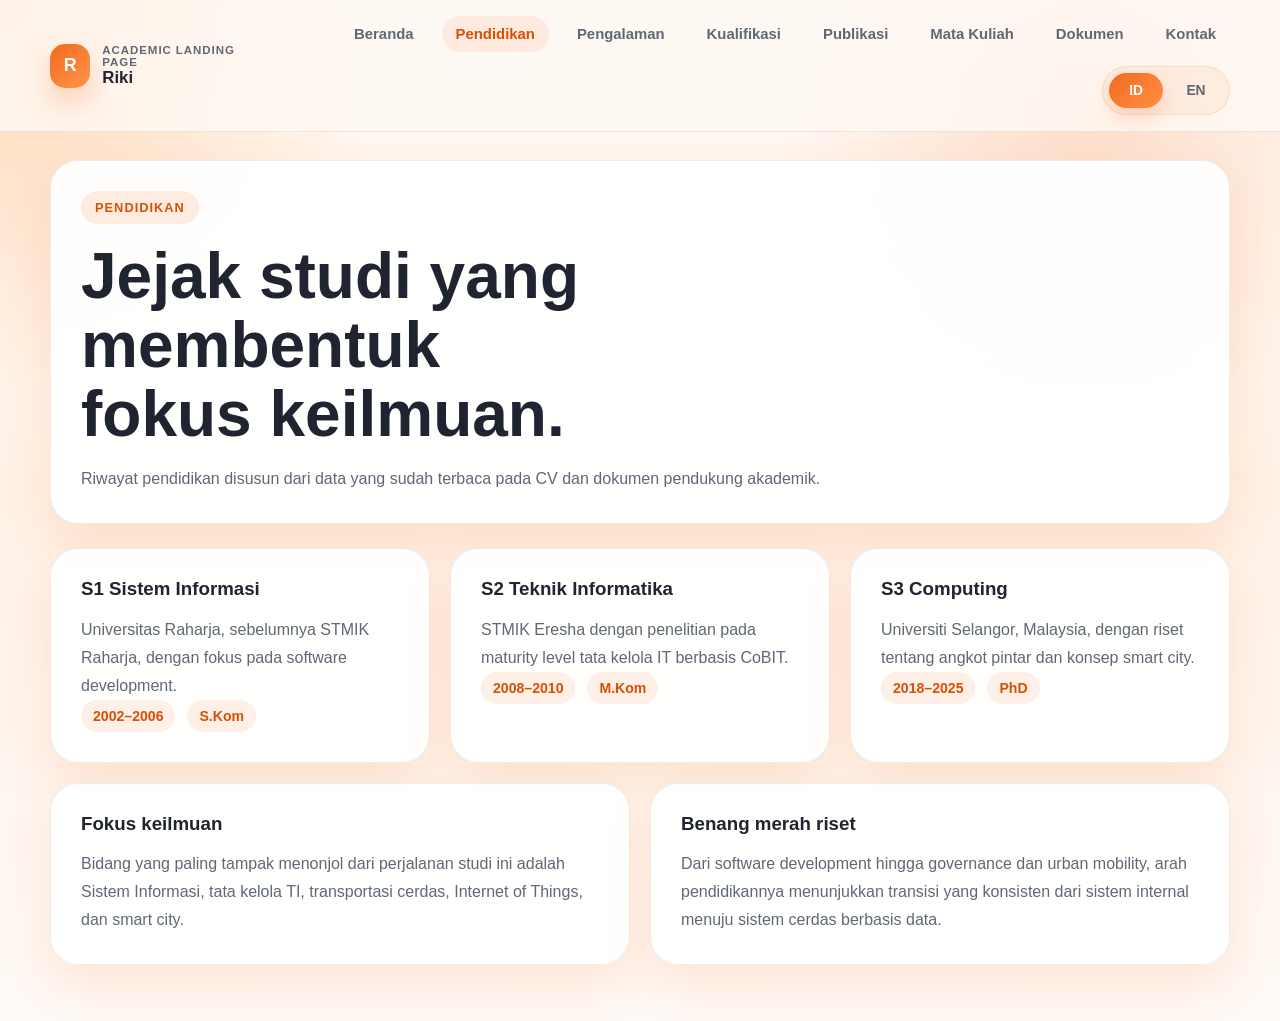
==== pendidikan.html @ 432d778d "Initial site upload" ====
<!DOCTYPE html>
<html lang="id">
<head>
  <meta charset="UTF-8">
  <meta name="viewport" content="width=device-width, initial-scale=1.0">
  <title>Riki | Pendidikan</title>
  <link rel="stylesheet" href="site.css">
</head>
<body data-title-id="Riki | Pendidikan" data-title-en="Riki | Education">
  <header class="site-header">
    <div class="container nav">
      <a class="brand" href="index.html">
        <div class="brand-mark">R</div>
        <div class="brand-copy">
          <small>Academic Landing Page</small>
          <strong>Riki</strong>
        </div>
      </a>
      <div class="nav-tools">
        <nav class="nav-links">
          <a href="index.html"><span class="lang-id">Beranda</span><span class="lang-en">Home</span></a>
          <a class="active" href="pendidikan.html"><span class="lang-id">Pendidikan</span><span class="lang-en">Education</span></a>
          <a href="pengalaman.html"><span class="lang-id">Pengalaman</span><span class="lang-en">Experience</span></a>
          <a href="kualifikasi.html"><span class="lang-id">Kualifikasi</span><span class="lang-en">Qualifications</span></a>
          <a href="publikasi.html"><span class="lang-id">Publikasi</span><span class="lang-en">Publications</span></a>
          <a href="mata-kuliah.html"><span class="lang-id">Mata Kuliah</span><span class="lang-en">Courses</span></a>
          <a href="dokumen.html"><span class="lang-id">Dokumen</span><span class="lang-en">Documents</span></a>
          <a href="kontak.html"><span class="lang-id">Kontak</span><span class="lang-en">Contact</span></a>
        </nav>
        <div class="lang-switcher" aria-label="Language switcher">
          <button class="lang-button" data-lang-switch="id" type="button">ID</button>
          <button class="lang-button" data-lang-switch="en" type="button">EN</button>
        </div>
      </div>
    </div>
  </header>
  <main>
    <section class="container page-hero">
      <span class="eyebrow"><span class="lang-id">Pendidikan</span><span class="lang-en">Education</span></span>
      <h1><span class="lang-id">Jejak studi yang membentuk fokus keilmuan.</span><span class="lang-en">Educational path that shaped the academic focus.</span></h1>
      <p><span class="lang-id">Riwayat pendidikan disusun dari data yang sudah terbaca pada CV dan dokumen pendukung akademik.</span><span class="lang-en">The educational history is arranged from the data captured in the CV and academic supporting documents.</span></p>
    </section>
    <section class="container" style="margin-top: 24px;">
      <div class="three-col">
        <article class="card">
          <h3><span class="lang-id">S1 Sistem Informasi</span><span class="lang-en">Bachelor in Information Systems</span></h3>
          <p><span class="lang-id">Universitas Raharja, sebelumnya STMIK Raharja, dengan fokus pada software development.</span><span class="lang-en">Universitas Raharja, formerly STMIK Raharja, with a focus on software development.</span></p>
          <div class="chip-row">
            <span class="chip">2002–2006</span>
            <span class="chip">S.Kom</span>
          </div>
        </article>
        <article class="card">
          <h3><span class="lang-id">S2 Teknik Informatika</span><span class="lang-en">Master in Informatics Engineering</span></h3>
          <p><span class="lang-id">STMIK Eresha dengan penelitian pada maturity level tata kelola IT berbasis CoBIT.</span><span class="lang-en">STMIK Eresha with research on IT governance maturity level based on CoBIT.</span></p>
          <div class="chip-row">
            <span class="chip">2008–2010</span>
            <span class="chip">M.Kom</span>
          </div>
        </article>
        <article class="card">
          <h3><span class="lang-id">S3 Computing</span><span class="lang-en">Doctorate in Computing</span></h3>
          <p><span class="lang-id">Universiti Selangor, Malaysia, dengan riset tentang angkot pintar dan konsep smart city.</span><span class="lang-en">Universiti Selangor, Malaysia, with research on smart public transport and smart city concepts.</span></p>
          <div class="chip-row">
            <span class="chip">2018–2025</span>
            <span class="chip">PhD</span>
          </div>
        </article>
      </div>
      <div class="two-col" style="margin-top: 20px;">
        <article class="card">
          <h3><span class="lang-id">Fokus keilmuan</span><span class="lang-en">Academic focus</span></h3>
          <p>
            <span class="lang-id">Bidang yang paling tampak menonjol dari perjalanan studi ini adalah Sistem Informasi, tata kelola TI, transportasi cerdas, Internet of Things, dan smart city.</span>
            <span class="lang-en">The most visible fields across this educational journey are Information Systems, IT governance, intelligent transportation, Internet of Things, and smart city studies.</span>
          </p>
        </article>
        <article class="card">
          <h3><span class="lang-id">Benang merah riset</span><span class="lang-en">Research thread</span></h3>
          <p>
            <span class="lang-id">Dari software development hingga governance dan urban mobility, arah pendidikannya menunjukkan transisi yang konsisten dari sistem internal menuju sistem cerdas berbasis data.</span>
            <span class="lang-en">From software development to governance and urban mobility, the educational direction shows a consistent transition from internal systems toward data-driven intelligent systems.</span>
          </p>
        </article>
      </div>
    </section>
  </main>
  <script src="site.js"></script>
</body>
</html>
---- site.css ----
:root {
  --bg: #fff6ef;
  --surface: rgba(255, 255, 255, 0.94);
  --surface-strong: #ffffff;
  --ink: #1f2430;
  --muted: #5f6875;
  --orange: #f26b1d;
  --orange-deep: #d94f04;
  --orange-soft: #fff0e1;
  --line: rgba(31, 36, 48, 0.1);
  --shadow: 0 20px 48px rgba(242, 107, 29, 0.14);
  --radius-xl: 28px;
  --radius-lg: 22px;
  --radius-md: 16px;
  --max: 1180px;
}

* {
  box-sizing: border-box;
}

html {
  scroll-behavior: smooth;
}

body {
  margin: 0;
  color: var(--ink);
  font-family: Arial, Helvetica, sans-serif;
  background:
    radial-gradient(circle at top left, rgba(255, 172, 102, 0.45), transparent 24%),
    radial-gradient(circle at 85% 12%, rgba(242, 107, 29, 0.18), transparent 22%),
    linear-gradient(180deg, #fffaf5 0%, #fff1e6 48%, #fffaf6 100%);
}

body.site-locked {
  overflow: hidden;
}

body::before {
  content: "";
  position: fixed;
  inset: 0;
  pointer-events: none;
  background:
    linear-gradient(rgba(255, 255, 255, 0.45) 1px, transparent 1px),
    linear-gradient(90deg, rgba(255, 255, 255, 0.45) 1px, transparent 1px);
  background-size: 36px 36px;
  mask-image: linear-gradient(180deg, rgba(0, 0, 0, 0.45), transparent 80%);
  opacity: 0.18;
}

a {
  color: inherit;
  text-decoration: none;
}

img {
  display: block;
  max-width: 100%;
}

.container {
  width: min(calc(100% - 32px), var(--max));
  margin: 0 auto;
}

.site-header {
  position: sticky;
  top: 0;
  z-index: 20;
  backdrop-filter: blur(16px);
  background: rgba(255, 249, 244, 0.82);
  border-bottom: 1px solid rgba(31, 36, 48, 0.08);
}

.nav {
  display: flex;
  justify-content: space-between;
  align-items: center;
  gap: 20px;
  padding: 16px 0;
}

.brand {
  display: flex;
  align-items: center;
  gap: 12px;
  font-weight: 800;
}

.brand-mark {
  width: 44px;
  height: 44px;
  display: grid;
  place-items: center;
  border-radius: 15px;
  color: #fff;
  font-size: 1.12rem;
  background: linear-gradient(135deg, var(--orange), #ff954d);
  box-shadow: 0 14px 30px rgba(242, 107, 29, 0.3);
}

.brand-copy small {
  display: block;
  color: var(--muted);
  font-size: 0.72rem;
  text-transform: uppercase;
  letter-spacing: 0.08em;
}

.brand-copy strong {
  display: block;
  font-size: 1.05rem;
}

.nav-links {
  display: flex;
  flex-wrap: wrap;
  justify-content: flex-end;
  gap: 10px 14px;
}

.nav-tools {
  display: flex;
  align-items: center;
  gap: 14px;
  flex-wrap: wrap;
  justify-content: flex-end;
}

.nav-links a {
  padding: 10px 14px;
  border-radius: 999px;
  color: var(--muted);
  font-size: 0.93rem;
  font-weight: 700;
}

.nav-links a:hover,
.nav-links a.active {
  color: var(--orange-deep);
  background: rgba(242, 107, 29, 0.1);
}

.lang-switcher {
  display: inline-flex;
  align-items: center;
  gap: 6px;
  padding: 6px;
  border-radius: 999px;
  background: rgba(242, 107, 29, 0.08);
  border: 1px solid rgba(242, 107, 29, 0.12);
}

.lang-button {
  min-width: 54px;
  border: 0;
  background: transparent;
  color: var(--muted);
  font: inherit;
  font-size: 0.86rem;
  font-weight: 800;
  padding: 10px 12px;
  border-radius: 999px;
  cursor: pointer;
}

.lang-button.active {
  background: linear-gradient(135deg, var(--orange), #ff8f44);
  color: #fff;
  box-shadow: 0 10px 22px rgba(242, 107, 29, 0.22);
}

html[data-lang="id"] .lang-en,
html[data-lang="en"] .lang-id {
  display: none;
}

main {
  padding: 28px 0 56px;
}

.panel,
.hero-card,
.page-hero,
.card,
.table-wrap,
.contact-card,
.gallery-card,
.course-card,
.footer-card {
  background: var(--surface);
  border: 1px solid rgba(31, 36, 48, 0.08);
  border-radius: var(--radius-xl);
  box-shadow: var(--shadow);
}

.hero-card,
.page-hero,
.card,
.contact-card,
.course-card,
.footer-card,
.panel {
  padding: 30px;
}

.hero-grid,
.two-col,
.three-col,
.contact-grid,
.gallery-grid,
.course-grid,
.quick-grid {
  display: grid;
  gap: 20px;
}

.hero-grid {
  grid-template-columns: 1.1fr 0.9fr;
  align-items: stretch;
}

.two-col {
  grid-template-columns: repeat(2, 1fr);
}

.three-col {
  grid-template-columns: repeat(3, 1fr);
}

.contact-grid {
  grid-template-columns: repeat(4, 1fr);
}

.gallery-grid {
  grid-template-columns: repeat(2, 1fr);
}

.course-grid {
  grid-template-columns: repeat(2, 1fr);
}

.quick-grid {
  grid-template-columns: repeat(4, 1fr);
}

.eyebrow {
  display: inline-flex;
  align-items: center;
  gap: 10px;
  padding: 9px 14px;
  border-radius: 999px;
  background: rgba(242, 107, 29, 0.12);
  color: var(--orange-deep);
  font-size: 0.8rem;
  font-weight: 700;
  text-transform: uppercase;
  letter-spacing: 0.08em;
}

h1,
h2,
h3 {
  margin: 0;
  line-height: 1.08;
  font-family: Arial, Helvetica, sans-serif;
}

.hero-card h1,
.page-hero h1 {
  margin-top: 18px;
  font-size: clamp(2.4rem, 5vw, 4.5rem);
  max-width: 11ch;
}

.page-hero h1 {
  max-width: 14ch;
}

.hero-card p,
.page-hero p,
.card p,
.contact-card p,
.course-card p,
.footer-card p,
.panel p {
  margin: 16px 0 0;
  color: var(--muted);
  line-height: 1.75;
}

.actions,
.chip-row,
.footer-actions,
.resource-row {
  display: flex;
  flex-wrap: wrap;
  gap: 12px;
}

.actions,
.footer-actions {
  margin-top: 24px;
}

.button,
.resource-row a,
.contact-card a {
  min-height: 48px;
  display: inline-flex;
  align-items: center;
  justify-content: center;
  padding: 0 18px;
  border-radius: 999px;
  font-weight: 800;
}

.button-primary {
  color: #fff;
  background: linear-gradient(135deg, var(--orange), #ff8e42);
  box-shadow: 0 14px 30px rgba(242, 107, 29, 0.24);
}

.button-secondary,
.resource-row a,
.contact-card a {
  background: #fff;
  border: 1px solid rgba(31, 36, 48, 0.1);
  color: var(--orange-deep);
}

.metric-grid {
  display: grid;
  grid-template-columns: repeat(3, 1fr);
  gap: 14px;
  margin-top: 28px;
}

.metric {
  padding: 18px;
  border-radius: var(--radius-md);
  border: 1px solid rgba(242, 107, 29, 0.12);
  background: linear-gradient(180deg, rgba(255,255,255,0.85), rgba(255,236,217,0.72));
}

.metric strong {
  display: block;
  color: var(--orange-deep);
  font-size: 1.25rem;
}

.metric span {
  display: block;
  margin-top: 6px;
  color: var(--muted);
  font-size: 0.92rem;
  line-height: 1.45;
}

.portrait-wrap {
  overflow: hidden;
  min-height: 380px;
  border-radius: 24px;
  background: linear-gradient(180deg, #fff0e1, #ffe2c5);
}

.portrait-wrap img {
  width: 100%;
  height: 100%;
  object-fit: cover;
  object-position: center top;
  filter: contrast(1.03) saturate(1.04);
}

.mini-profile {
  padding: 24px;
  border-radius: 24px;
  border: 1px solid var(--line);
  background: rgba(255, 255, 255, 0.94);
}

.mini-profile dl {
  margin: 0;
  display: grid;
  grid-template-columns: auto 1fr;
  gap: 10px 14px;
}

.mini-profile dt {
  font-weight: 700;
}

.mini-profile dd {
  margin: 0;
  color: var(--muted);
}

.section-head {
  display: flex;
  justify-content: space-between;
  align-items: end;
  gap: 20px;
  margin: 0 0 20px;
}

.section-kicker {
  display: block;
  color: var(--orange-deep);
  font-size: 0.8rem;
  font-weight: 800;
  letter-spacing: 0.08em;
  text-transform: uppercase;
  margin-bottom: 8px;
}

.section-title {
  font-size: clamp(1.8rem, 4vw, 2.8rem);
  max-width: 14ch;
}

.section-note {
  max-width: 58ch;
  color: var(--muted);
  line-height: 1.72;
}

.chip {
  padding: 8px 12px;
  border-radius: 999px;
  background: rgba(242, 107, 29, 0.1);
  color: var(--orange-deep);
  font-size: 0.88rem;
  font-weight: 700;
}

.timeline {
  display: grid;
  gap: 16px;
}

.timeline-item {
  padding: 22px;
  border-radius: var(--radius-lg);
  border: 1px solid rgba(31, 36, 48, 0.08);
  background: rgba(255, 255, 255, 0.92);
}

.timeline-year {
  display: inline-block;
  margin-bottom: 10px;
  color: var(--orange-deep);
  font-size: 0.82rem;
  font-weight: 800;
  letter-spacing: 0.08em;
  text-transform: uppercase;
}

.table-wrap {
  overflow-x: auto;
}

table {
  width: 100%;
  border-collapse: collapse;
}

thead th {
  padding: 14px 12px;
  text-align: left;
  font-size: 0.92rem;
  color: #fff;
  background: linear-gradient(135deg, var(--orange), #ff8a40);
}

tbody td {
  padding: 12px;
  vertical-align: top;
  border-bottom: 1px solid rgba(31, 36, 48, 0.08);
  line-height: 1.55;
}

tbody tr:last-child td {
  border-bottom: none;
}

.group-row td {
  padding: 12px;
  background: #e6edf6;
  color: #344258;
  font-weight: 700;
  border-bottom: 1px solid #d7e0ec;
}

.col-no {
  width: 68px;
  text-align: center;
}

.col-type {
  width: 240px;
}

.col-year {
  width: 88px;
  text-align: center;
}

.muted {
  color: var(--muted);
}

.gallery-card {
  overflow: hidden;
}

.gallery-card img {
  width: 100%;
  aspect-ratio: 4 / 5;
  object-fit: contain;
  object-position: center top;
  background: #ffe9d4;
  border-bottom: 1px solid var(--line);
}

.gallery-copy {
  padding: 22px;
}

.gallery-label {
  display: inline-block;
  margin-bottom: 10px;
  color: var(--orange-deep);
  font-size: 0.8rem;
  font-weight: 800;
  letter-spacing: 0.08em;
  text-transform: uppercase;
}

.course-card ul {
  margin: 16px 0 0;
  padding-left: 18px;
  color: var(--muted);
  line-height: 1.82;
}

.course-card a {
  color: var(--orange-deep);
  font-weight: 700;
}

.footer-card {
  margin-top: 24px;
  background: linear-gradient(135deg, #ff812d, #ea5d16 58%, #cc4305);
  color: #fff;
}

.footer-card p {
  color: rgba(255, 255, 255, 0.88);
}

.footer-actions a {
  min-height: 46px;
  padding: 0 16px;
  border-radius: 999px;
  background: rgba(255, 255, 255, 0.18);
  color: #fff;
  font-weight: 800;
}

.list-plain {
  margin: 14px 0 0;
  padding-left: 18px;
  color: var(--muted);
  line-height: 1.8;
}

.dashboard-grid,
.chart-grid {
  display: grid;
  gap: 20px;
}

.dashboard-grid {
  grid-template-columns: 0.95fr 1.05fr;
  margin-top: 24px;
}

.chart-grid {
  grid-template-columns: repeat(2, 1fr);
}

.chart-card {
  padding: 24px;
  border-radius: var(--radius-lg);
  border: 1px solid rgba(31, 36, 48, 0.08);
  background: rgba(255, 255, 255, 0.94);
  box-shadow: var(--shadow);
}

.chart-card h3 {
  font-size: 1.08rem;
}

.chart-card p {
  margin: 10px 0 0;
  color: var(--muted);
  line-height: 1.65;
}

.bar-chart {
  display: grid;
  gap: 12px;
  margin-top: 18px;
}

.bar-row {
  display: grid;
  grid-template-columns: 110px 1fr 52px;
  gap: 10px;
  align-items: center;
}

.bar-row-wide {
  grid-template-columns: minmax(190px, 1.5fr) 1fr 52px;
}

.bar-row span {
  font-size: 0.88rem;
  color: var(--muted);
  font-weight: 700;
}

.bar-track {
  height: 12px;
  border-radius: 999px;
  overflow: hidden;
  background: rgba(242, 107, 29, 0.12);
}

.bar-fill {
  height: 100%;
  border-radius: 999px;
  background: linear-gradient(135deg, var(--orange), #ff9c52);
}

.donut-wrap {
  display: flex;
  align-items: center;
  gap: 18px;
  margin-top: 18px;
}

.donut {
  width: 144px;
  height: 144px;
  border-radius: 50%;
  background: conic-gradient(var(--orange) 0 82%, #ffd7b4 82% 100%);
  position: relative;
  flex-shrink: 0;
}

.donut::after {
  content: attr(data-value);
  position: absolute;
  inset: 20px;
  display: grid;
  place-items: center;
  background: #fff;
  border-radius: 50%;
  color: var(--orange-deep);
  font-size: 1.38rem;
  font-weight: 800;
}

.legend {
  display: grid;
  gap: 10px;
}

.legend-item {
  display: flex;
  align-items: center;
  gap: 10px;
  color: var(--muted);
  font-size: 0.9rem;
}

.legend-swatch {
  width: 12px;
  height: 12px;
  border-radius: 999px;
  background: var(--orange);
}

.legend-swatch.soft {
  background: #ffd7b4;
}

.line-chart {
  margin-top: 18px;
  padding: 12px;
  border-radius: 18px;
  background: linear-gradient(180deg, rgba(255, 240, 225, 0.9), rgba(255, 255, 255, 0.92));
}

.line-chart svg {
  width: 100%;
  height: auto;
}

.axis-labels {
  display: flex;
  justify-content: space-between;
  margin-top: 8px;
  color: var(--muted);
  font-size: 0.82rem;
  font-weight: 700;
}

.dashboard-summary {
  display: grid;
  gap: 16px;
}

.summary-strip {
  padding: 18px 20px;
  border-radius: 20px;
  background: linear-gradient(135deg, rgba(242, 107, 29, 0.1), rgba(255, 240, 225, 0.95));
  border: 1px solid rgba(242, 107, 29, 0.12);
}

.summary-strip strong {
  display: block;
  font-size: 1.6rem;
  color: var(--orange-deep);
}

.summary-strip span {
  display: block;
  margin-top: 6px;
  color: var(--muted);
  line-height: 1.55;
}

.access-gate {
  position: fixed;
  inset: 0;
  z-index: 100;
  display: grid;
  place-items: center;
  padding: 24px;
  background: rgba(31, 36, 48, 0.52);
  backdrop-filter: blur(14px);
}

.access-card {
  width: min(100%, 460px);
  padding: 32px;
  border-radius: var(--radius-xl);
  border: 1px solid rgba(255, 255, 255, 0.18);
  background: rgba(255, 250, 245, 0.98);
  box-shadow: 0 24px 60px rgba(31, 36, 48, 0.24);
}

.access-card h2 {
  margin-top: 18px;
  font-size: clamp(1.8rem, 3vw, 2.5rem);
}

.access-card p {
  margin: 14px 0 0;
  color: var(--muted);
  line-height: 1.7;
}

.access-form {
  display: grid;
  gap: 12px;
  margin-top: 22px;
}

.access-label {
  font-size: 0.9rem;
  font-weight: 700;
  color: var(--orange-deep);
}

.access-input {
  min-height: 52px;
  width: 100%;
  padding: 0 16px;
  border-radius: 16px;
  border: 1px solid rgba(31, 36, 48, 0.14);
  background: #fff;
  color: var(--ink);
  font: inherit;
}

.access-input:focus {
  outline: 2px solid rgba(242, 107, 29, 0.22);
  border-color: rgba(242, 107, 29, 0.4);
}

.access-button {
  width: 100%;
}

.access-error {
  color: var(--orange-deep);
  font-size: 0.9rem;
  font-weight: 700;
}

@media (max-width: 1024px) {
  .hero-grid,
  .two-col,
  .three-col,
  .contact-grid,
  .gallery-grid,
  .course-grid,
  .quick-grid,
  .metric-grid,
  .dashboard-grid,
  .chart-grid {
    grid-template-columns: 1fr;
  }
}

@media (max-width: 760px) {
  .nav {
    flex-direction: column;
    align-items: flex-start;
  }

  .nav-tools {
    width: 100%;
    align-items: flex-start;
    justify-content: flex-start;
  }

  .hero-card,
  .page-hero,
  .card,
  .contact-card,
  .course-card,
  .footer-card,
  .panel {
    padding: 22px;
  }

  .section-head {
    flex-direction: column;
    align-items: flex-start;
  }

  .hero-card h1,
  .page-hero h1 {
    max-width: none;
  }

  .col-type {
    width: 160px;
  }

  .bar-row {
    grid-template-columns: 1fr;
  }

  .donut-wrap {
    flex-direction: column;
    align-items: flex-start;
  }
}
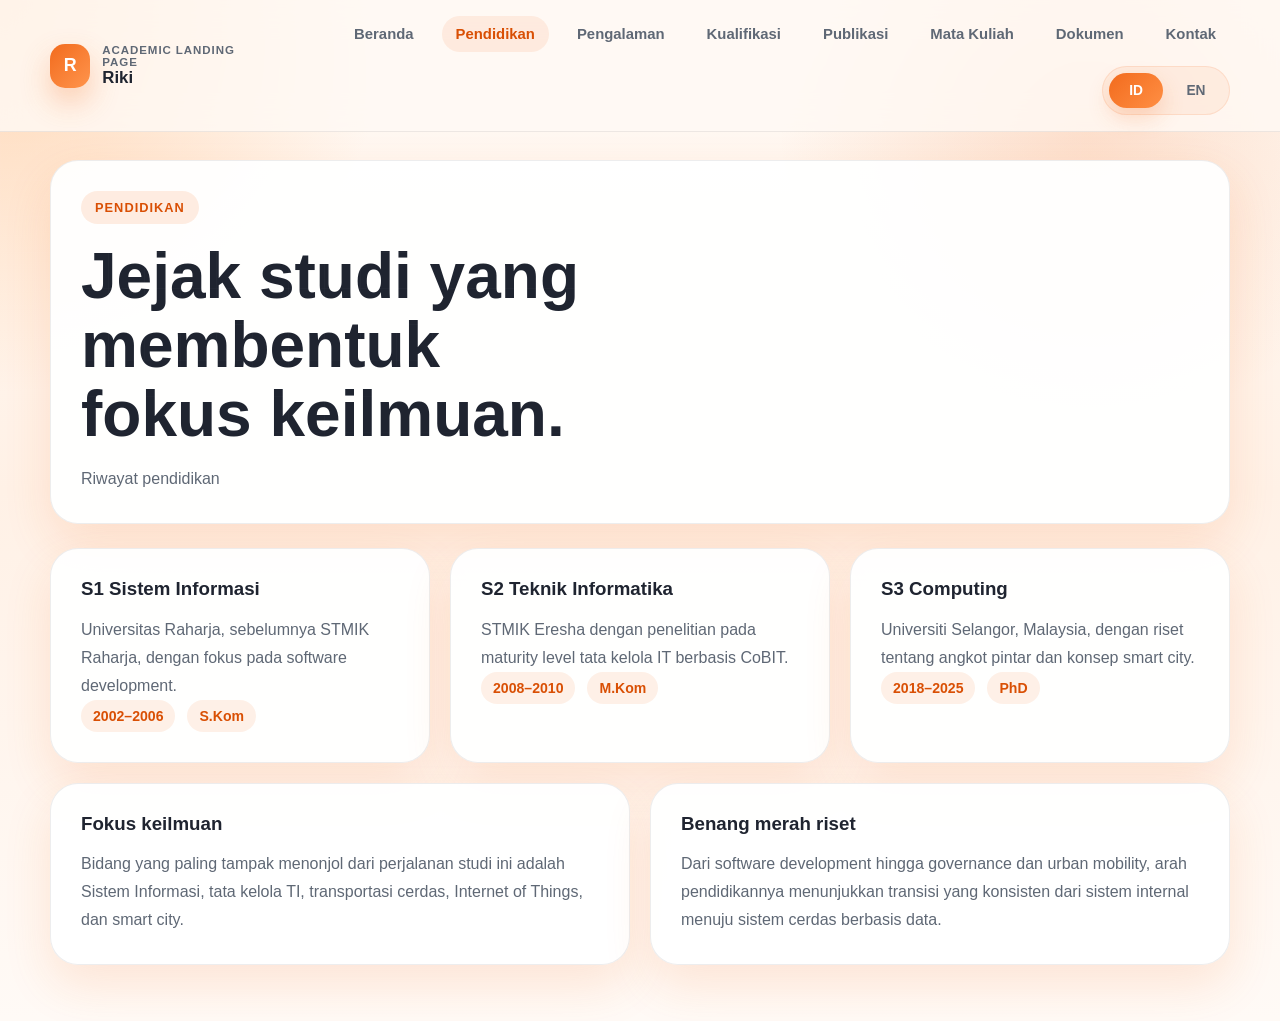
==== commit 8bb14784: "Update pendidikan.html" ====
--- a/pendidikan.html
+++ b/pendidikan.html
@@ -38,7 +38,7 @@
     <section class="container page-hero">
       <span class="eyebrow"><span class="lang-id">Pendidikan</span><span class="lang-en">Education</span></span>
       <h1><span class="lang-id">Jejak studi yang membentuk fokus keilmuan.</span><span class="lang-en">Educational path that shaped the academic focus.</span></h1>
-      <p><span class="lang-id">Riwayat pendidikan disusun dari data yang sudah terbaca pada CV dan dokumen pendukung akademik.</span><span class="lang-en">The educational history is arranged from the data captured in the CV and academic supporting documents.</span></p>
+      <p><span class="lang-id">Riwayat pendidikan</span><span class="lang-en">The educational history is arranged from the data captured in the CV and academic supporting documents.</span></p>
     </section>
     <section class="container" style="margin-top: 24px;">
       <div class="three-col">
--- a/site.css
+++ b/site.css
@@ -756,6 +756,7 @@
 }
 
 .access-card {
+  position: relative;
   width: min(100%, 460px);
   padding: 32px;
   border-radius: var(--radius-xl);
@@ -779,6 +780,28 @@
   display: grid;
   gap: 12px;
   margin-top: 22px;
+}
+
+.access-dismiss {
+  position: absolute;
+  top: 16px;
+  right: 16px;
+  width: 42px;
+  height: 42px;
+  display: grid;
+  place-items: center;
+  border: 0;
+  border-radius: 999px;
+  background: rgba(242, 107, 29, 0.12);
+  color: var(--orange-deep);
+  font: inherit;
+  font-size: 1.4rem;
+  font-weight: 700;
+  cursor: pointer;
+}
+
+.access-dismiss:hover {
+  background: rgba(242, 107, 29, 0.2);
 }
 
 .access-label {
@@ -804,6 +827,14 @@
 }
 
 .access-button {
+  width: 100%;
+}
+
+.access-close {
+  width: 100%;
+}
+
+.access-close {
   width: 100%;
 }
 
